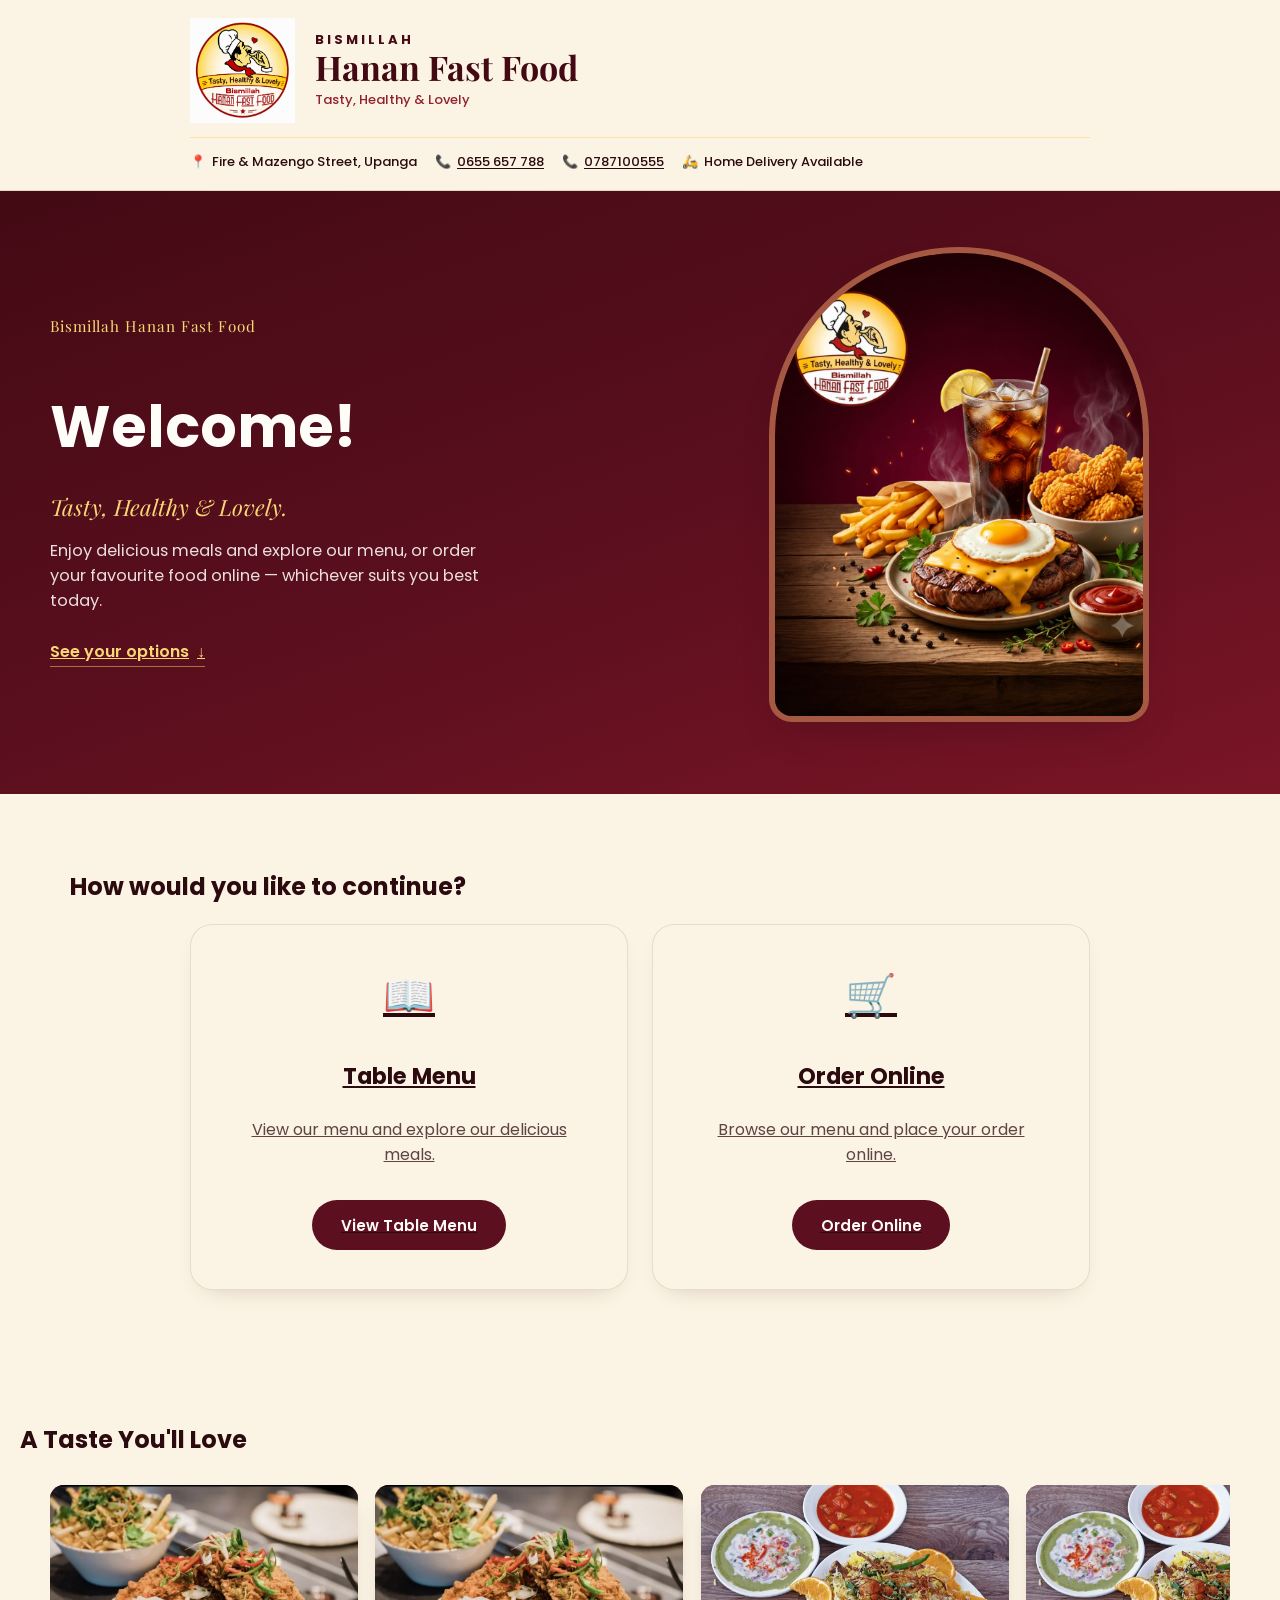
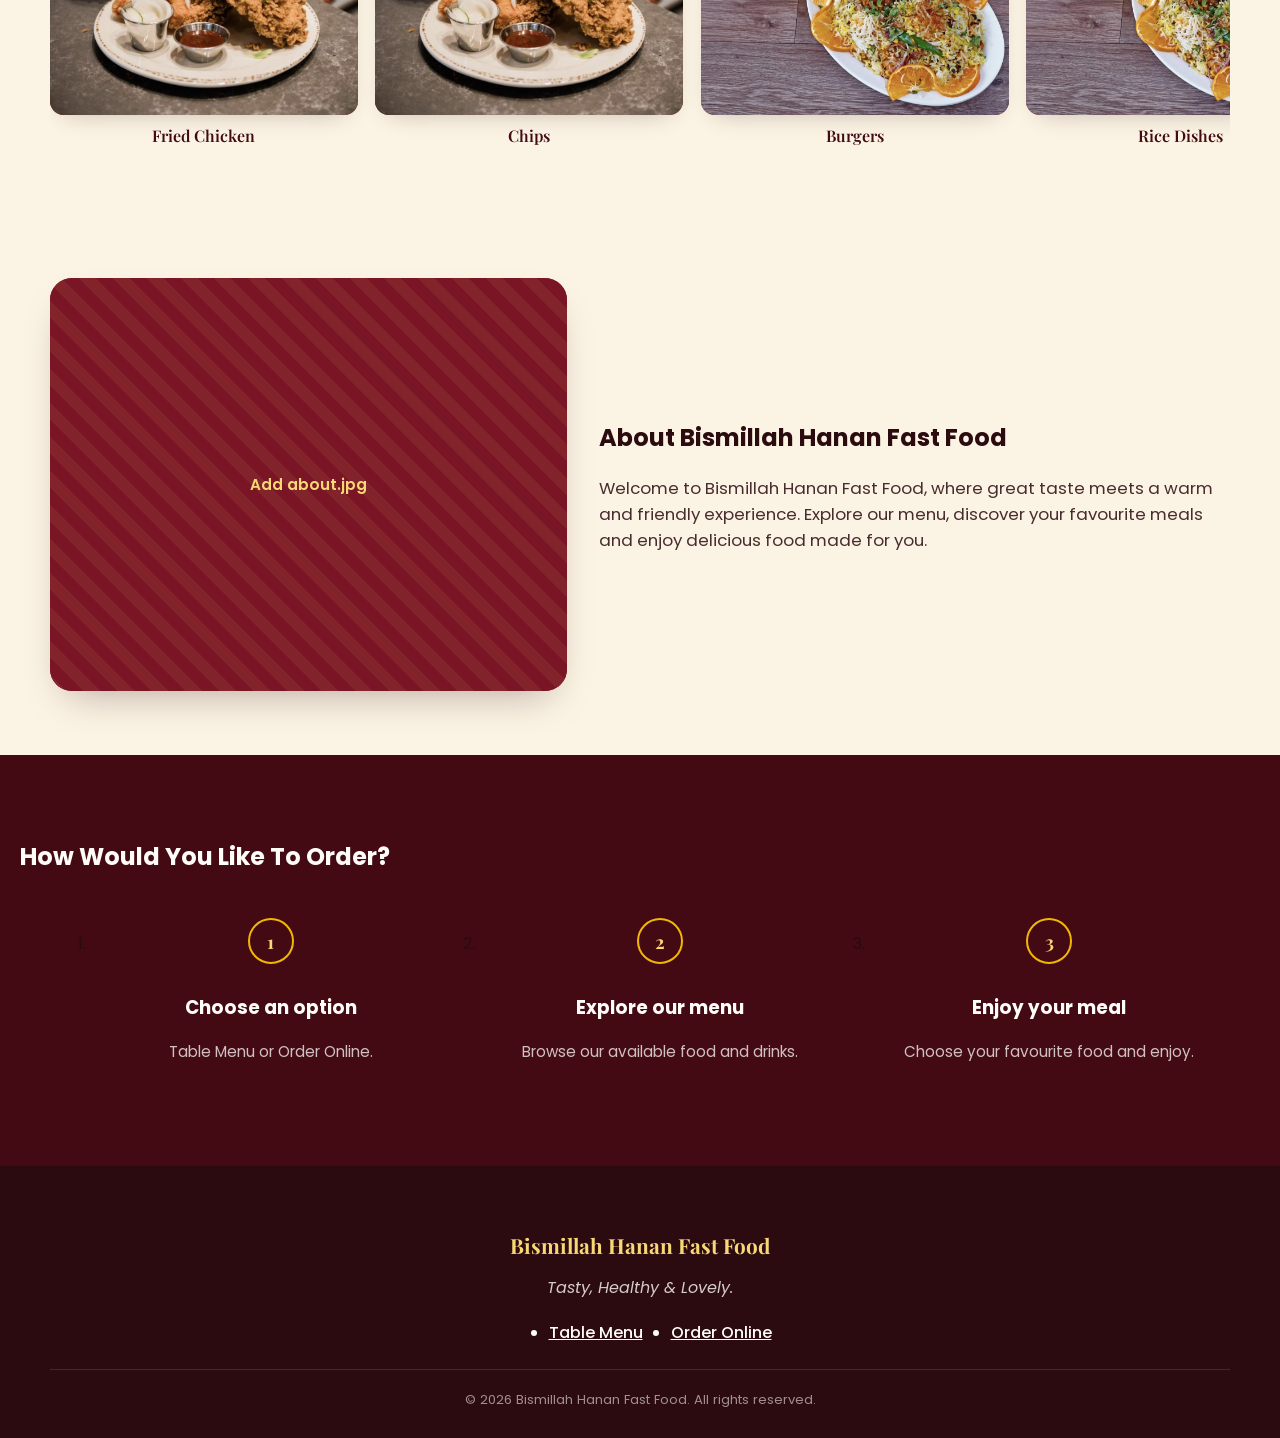
==== index.html @ 844c2197 "Add files via upload" ====
<!DOCTYPE html>
<html lang="en">
<head>
  <meta charset="UTF-8">
  <meta name="viewport" content="width=device-width, initial-scale=1.0">
  <title>Bismillah Hanan Fast Food | Tasty, Healthy &amp; Lovely</title>
  <meta name="description" content="Welcome to Bismillah Hanan Fast Food. View our table menu or order your favourite meals online.">

  <!-- Google Fonts: Playfair Display for headings, Poppins for body text -->
  <link rel="preconnect" href="https://fonts.googleapis.com">
  <link rel="preconnect" href="https://fonts.gstatic.com" crossorigin>
  <link href="https://fonts.googleapis.com/css2?family=Playfair+Display:wght@600;700;800&family=Poppins:wght@400;500;600;700&display=swap" rel="stylesheet">

  <link rel="stylesheet" href="style.css">
</head>
<body>

  <!-- =========================================================
     HEADER
     ========================================================= -->

<header class="site-header">

  <div class="header-inner">

    <!-- Restaurant Logo -->
    <div class="brand-logo">
      <img
        src="logo.png"
        alt="Bismillah Hanan Fast Food Logo"
      />
    </div>

    <!-- Restaurant Brand -->
    <div class="brand-copy">

      <p class="brand-eyebrow">Bismillah</p>

      <h1 class="brand-name">
        Hanan Fast Food
      </h1>

      <p class="brand-tagline">
        Tasty, Healthy &amp; Lovely
      </p>

    </div>

    <!-- Header Information -->
    <div class="header-strip">

      <div class="header-strip-item">
        <span class="header-icon">📍</span>
        <span>Fire &amp; Mazengo Street, Upanga </span>
      </div>

      <div class="header-strip-item">
        <span class="header-icon">📞</span>
        <a href="tel:0655657788">0655 657 788</a>
      </div>

      <div class="header-strip-item">
        <span class="header-icon">📞</span>
        <a href="tel:0787100555">0787100555</a>
      </div>

      <div class="header-strip-item">
        <span class="header-icon">🛵</span>
        <span>Home Delivery Available</span>
      </div>

    </div>

  </div>

</header>

<main>
    <!-- ============ HERO / WELCOME SECTION ============ -->
    <section class="hero" aria-labelledby="hero-heading">
      <div class="hero-inner">
        <div class="hero-text">
          <p class="hero-kicker">Bismillah Hanan Fast Food</p>
          <h1 id="hero-heading">Welcome!</h1>
          <p class="hero-tagline">Tasty, Healthy &amp; Lovely.</p>
          <p class="hero-copy">Enjoy delicious meals and explore our menu, or order your favourite food online — whichever suits you best today.</p>
          <a href="#choose" class="hero-scroll-cta">
            <span>See your options</span>
            <span class="hero-scroll-arrow" aria-hidden="true">↓</span>
          </a>
        </div>

        <div class="hero-media">
          <!-- Hero image: replace images/hero.jpg with the real photo when available -->
          <div class="hero-image-frame">
            <img
              src="hero.jpeg"
              alt="A warm plate of freshly prepared food from Bismillah Hanan Fast Food"
              class="hero-image"
              onerror="this.closest('.hero-image-frame').classList.add('image-fallback')"
            >
            <div class="fallback-label" aria-hidden="true">
              <span>Add hero.jpg</span>
              <small>images/hero.jpg — 1000×1200px recommended</small>
            </div>
          </div>
        </div>
      </div>
    </section>

    <!-- ============ TWO MAIN OPTIONS ============ -->
    <section class="choose" id="choose" aria-labelledby="choose-heading">
      <h2 id="choose-heading" class="section-heading">How would you like to continue?</h2>

      <div class="choice-grid">

        <!-- Card 1: Table Menu -->
        <a href="index1.html" class="choice-card choice-card--menu">
          <span class="choice-icon" aria-hidden="true">📖</span>
          <h3>Table Menu</h3>
          <p>View our menu and explore our delicious meals.</p>
          <span class="choice-button">View Table Menu</span>
        </a>

        <!-- Card 2: Order Online -->
        <a href="index2.html" class="choice-card choice-card--order">
          <span class="choice-icon" aria-hidden="true">🛒</span>
          <h3>Order Online</h3>
          <p>Browse our menu and place your order online.</p>
          <span class="choice-button">Order Online</span>
        </a>

      </div>
    </section>

    <!-- ============ FEATURED FOOD SECTION ============ -->
    <section class="featured" aria-labelledby="featured-heading">
      <h2 id="featured-heading" class="section-heading">A Taste You'll Love</h2>

      <div class="featured-track">
        <figure class="food-card">
          <div class="food-image-frame">
            <img src="food1.jpeg" alt="Crispy fried chicken" loading="lazy" onerror="this.closest('.food-image-frame').classList.add('image-fallback')">
            <div class="fallback-label" aria-hidden="true"><span>Add food1.jpg</span></div>
          </div>
          <figcaption>Fried Chicken</figcaption>
        </figure>

        <figure class="food-card">
          <div class="food-image-frame">
            <img src="food1.jpeg" alt="Golden crispy chips" loading="lazy" onerror="this.closest('.food-image-frame').classList.add('image-fallback')">
            <div class="fallback-label" aria-hidden="true"><span>Add food2.jpg</span></div>
          </div>
          <figcaption>Chips</figcaption>
        </figure>

        <figure class="food-card">
          <div class="food-image-frame">
            <img src="food2.jpeg" alt="Juicy grilled burger" loading="lazy" onerror="this.closest('.food-image-frame').classList.add('image-fallback')">
            <div class="fallback-label" aria-hidden="true"><span>Add food3.jpg</span></div>
          </div>
          <figcaption>Burgers</figcaption>
        </figure>

        <figure class="food-card">
          <div class="food-image-frame">
            <img src="food2.jpeg" alt="Flavourful rice dish" loading="lazy" onerror="this.closest('.food-image-frame').classList.add('image-fallback')">
            <div class="fallback-label" aria-hidden="true"><span>Add food4.jpg</span></div>
          </div>
          <figcaption>Rice Dishes</figcaption>
        </figure>
		
		<figure class="food-card">
          <div class="food-image-frame">
            <img src="food2.jpeg" alt="Flavourful rice dish" loading="lazy" onerror="this.closest('.food-image-frame').classList.add('image-fallback')">
            <div class="fallback-label" aria-hidden="true"><span>Add food4.jpg</span></div>
          </div>
          <figcaption>Rice Dishes</figcaption>
        </figure>
		
		<figure class="food-card">
          <div class="food-image-frame">
            <img src="food2.jpeg" alt="Flavourful rice dish" loading="lazy" onerror="this.closest('.food-image-frame').classList.add('image-fallback')">
            <div class="fallback-label" aria-hidden="true"><span>Add food4.jpg</span></div>
          </div>
          <figcaption>Rice Dishes</figcaption>
        </figure>
      </div>
    </section>

    <!-- ============ ABOUT SECTION ============ -->
    <section class="about" aria-labelledby="about-heading">
      <div class="about-inner">
        <div class="about-image-frame">
          <img src="images/about.jpg" alt="Inside Bismillah Hanan Fast Food restaurant" loading="lazy" onerror="this.closest('.about-image-frame').classList.add('image-fallback')">
          <div class="fallback-label" aria-hidden="true"><span>Add about.jpg</span></div>
        </div>
        <div class="about-text">
          <h2 id="about-heading" class="section-heading section-heading--left">About Bismillah Hanan Fast Food</h2>
          <p>Welcome to Bismillah Hanan Fast Food, where great taste meets a warm and friendly experience. Explore our menu, discover your favourite meals and enjoy delicious food made for you.</p>
        </div>
      </div>
    </section>

    <!-- ============ HOW IT WORKS ============ -->
    <section class="steps" aria-labelledby="steps-heading">
      <h2 id="steps-heading" class="section-heading">How Would You Like To Order?</h2>

      <ol class="steps-list">
        <li class="step">
          <span class="step-number" aria-hidden="true">1</span>
          <h3>Choose an option</h3>
          <p>Table Menu or Order Online.</p>
        </li>
        <li class="step">
          <span class="step-number" aria-hidden="true">2</span>
          <h3>Explore our menu</h3>
          <p>Browse our available food and drinks.</p>
        </li>
        <li class="step">
          <span class="step-number" aria-hidden="true">3</span>
          <h3>Enjoy your meal</h3>
          <p>Choose your favourite food and enjoy.</p>
        </li>
      </ol>
    </section>

  </main>

  <!-- ============ FOOTER ============ -->
  <footer class="site-footer">
    <div class="footer-inner">
      <p class="footer-brand">Bismillah Hanan Fast Food</p>
      <p class="footer-tagline">Tasty, Healthy &amp; Lovely.</p>

      <nav aria-label="Footer navigation">
        <ul class="footer-links">
          <li><a href="index1.html">Table Menu</a></li>
          <li><a href="index2.html">Order Online</a></li>
        </ul>
      </nav>

      <p class="footer-copyright">© 2026 Bismillah Hanan Fast Food. All rights reserved.</p>
    </div>
  </footer>

  <script src="script.js"></script>
</body>
</html>
---- style.css ----
/* ==========================================================================
   BISMILLAH HANAN FAST FOOD — STYLESHEET
   A warm, premium restaurant palette: deep maroon/burgundy + warm gold,
   set against a soft cream background.
   ========================================================================== */

/* ---------- 1. Design tokens ---------- */
:root {
  /* Colour palette */
  --maroon-deep:   #430A14;
  --near-black:    #2B0A10;
  --burgundy:      #5C0F1E;
  --burgundy-mid:  #7A1526;
  --burgundy-light:#93202F;
  --gold-light:    #F7D875;
  --gold:          #F2B705;
  --cream:         #FBF3E3;
  --white-warm:    #FFFDF8;

  /* Typography */
  --font-display: 'Playfair Display', Georgia, serif;
  --font-body: 'Poppins', -apple-system, BlinkMacSystemFont, 'Segoe UI', sans-serif;

  /* Layout */
  --max-width: 1180px;
  --radius-lg: 22px;
  --radius-md: 14px;
  --radius-sm: 8px;
  --shadow-soft: 0 18px 40px -18px rgba(43, 10, 16, 0.35);

  --transition-fast: 180ms ease;
  --transition-med: 320ms cubic-bezier(0.22, 0.61, 0.36, 1);
}

/* =========================================================================
RESET & BASE
========================================================================= */

* {
  box-sizing: border-box;
  }

html {
scroll-behavior: smooth;
}

@media (prefers-reduced-motion: reduce) {

html {
scroll-behavior: auto;
}

* {
  animation-duration: 0.01ms !important;
  transition-duration: 0.01ms !important;
  }
  }

body {
  margin: 0;

  background: var(--cream);
  color: var(--near-black);

  font-family: var(--font-body);

  -webkit-font-smoothing: antialiased;

  overflow-x: hidden;
}

img {
max-width: 100%;
display: block;
}

button {
font-family: inherit;
}

a {
color: inherit;
}

/* =========================================================================
   HEADER
   ========================================================================= */

.site-header {
  position: sticky;
  top: 0;
  z-index: 100;

  background: var(--cream);
  color: var(--near-black);

  border-bottom: 1px solid rgba(67, 10, 20, 0.12);

  padding: 18px 20px;
}


/* =========================================================================
   HEADER INNER
   ========================================================================= */

.header-inner {
  width: 100%;
  max-width: 900px;
  margin: 0 auto;

  display: grid;

  /* Logo | Restaurant information */
  grid-template-columns: 105px minmax(0, 1fr);

  column-gap: 20px;
  row-gap: 14px;

  align-items: center;
}


/* =========================================================================
   RESTAURANT LOGO
   ========================================================================= */

.brand-logo {
  width: 105px;
  height: 105px;

  display: flex;
  align-items: center;
  justify-content: center;

  flex-shrink: 0;
}

.brand-logo img {
  width: 100%;
  height: 100%;

  object-fit: contain;

  display: block;
}


/* =========================================================================
   BRAND TEXT
   ========================================================================= */

.brand-copy {
  min-width: 0;
}

.brand-eyebrow {
  margin: 0 0 2px;

  font-family: var(--font-body);

  font-size: 13px;
  line-height: 1.2;

  letter-spacing: 3px;
  text-transform: uppercase;

  color: var(--maroon-deep);

  font-weight: 700;
}

.brand-name {
  margin: 0 0 5px;

  font-family: var(--font-display);

  font-weight: 700;

  font-size: clamp(24px, 6vw, 34px);

  line-height: 1.05;

  color: var(--maroon-deep);
}

.brand-tagline {
  margin: 0;

  font-family: var(--font-body);

  font-size: 13px;
  line-height: 1.4;

  color: var(--burgundy-light);

  font-weight: 500;
}


/* =========================================================================
   HEADER INFORMATION
   ========================================================================= */

.header-strip {
  grid-column: 1 / -1;

  width: 100%;

  display: flex;
  flex-wrap: wrap;

  gap: 8px 18px;

  padding-top: 14px;

  border-top: 1px solid rgba(242, 183, 5, 0.28);
}

.header-strip-item {
  display: flex;
  align-items: flex-start;

  gap: 6px;

  min-width: 0;

  font-size: 13px;
  line-height: 1.5;

  color: var(--near-black);

  font-weight: 500;
}

.header-strip-item a {
  color: var(--near-black);
  text-decoration: underline;
  text-decoration-thickness: 1px;
  text-underline-offset: 2px;
}

.header-strip-item a:hover {
  color: var(--burgundy);
}

.header-icon {
  flex-shrink: 0;
}


/* =========================================================================
   MOBILE HEADER
   ========================================================================= */

@media (max-width: 600px) {

  .site-header {
    padding: 16px 14px 14px;
  }

  .header-inner {
    grid-template-columns: 92px minmax(0, 1fr);

    column-gap: 14px;
    row-gap: 12px;
  }

  .brand-logo {
    width: 92px;
    height: 92px;
  }

  .brand-eyebrow {
    font-size: 11px;
    letter-spacing: 2.5px;
  }

  .brand-name {
    font-size: 27px;
    line-height: 1.03;
  }

  .brand-tagline {
    font-size: 12px;
  }

  .header-strip {
    display: flex;
    flex-direction: column;

    gap: 6px;

    padding-top: 12px;
  }

  .header-strip-item {
    font-size: 12.5px;

    white-space: normal;
  }

}


/* =========================================================================
   VERY SMALL PHONES
   ========================================================================= */

@media (max-width: 380px) {

  .header-inner {
    grid-template-columns: 82px minmax(0, 1fr);
    column-gap: 12px;
  }

  .brand-logo {
    width: 82px;
    height: 82px;
  }

  .brand-name {
    font-size: 24px;
  }

  .brand-eyebrow {
    font-size: 10px;
    letter-spacing: 2px;
  }

  .brand-tagline {
    font-size: 11px;
  }

  .header-strip-item {
    font-size: 12px;
  }

}
/* ---------- 4. Hero section ---------- */
.hero {
  background: linear-gradient(160deg, var(--maroon-deep) 0%, var(--burgundy) 55%, var(--burgundy-mid) 100%);
  padding: 3.5rem 1.25rem 4.5rem;
}

.hero-inner {
  max-width: var(--max-width);
  margin: 0 auto;
  display: grid;
  grid-template-columns: 1fr;
  gap: 2.5rem;
  align-items: center;
}

.hero-text { color: var(--white-warm); text-align: center; }

.hero-kicker {
  font-family: var(--font-display);
  font-size: 0.95rem;
  letter-spacing: 0.06em;
  color: var(--gold-light);
  margin-bottom: 0.6em;
}

.hero-text h1 {
  color: var(--white-warm);
  font-size: clamp(2.4rem, 8vw, 3.6rem);
  margin-bottom: 0.15em;
}

.hero-tagline {
  font-family: var(--font-display);
  font-style: italic;
  color: var(--gold-light);
  font-size: clamp(1.1rem, 3vw, 1.4rem);
  margin-bottom: 0.7em;
}

.hero-copy {
  max-width: 46ch;
  margin-left: auto;
  margin-right: auto;
  color: rgba(255, 253, 248, 0.88);
  font-size: 1.02rem;
}

.hero-scroll-cta {
  display: inline-flex;
  align-items: center;
  gap: 0.5rem;
  margin-top: 0.6rem;
  color: var(--gold-light);
  font-weight: 600;
  border-bottom: 1px solid rgba(247, 216, 117, 0.5);
  padding-bottom: 2px;
  transition: gap var(--transition-fast), color var(--transition-fast);
}
.hero-scroll-cta:hover { gap: 0.85rem; color: var(--gold); }
.hero-scroll-arrow { display: inline-block; animation: bob 2.2s ease-in-out infinite; }

@keyframes bob {
  0%, 100% { transform: translateY(0); }
  50% { transform: translateY(4px); }
}

.hero-media { display: flex; justify-content: center; }

.hero-image-frame {
  width: min(100%, 380px);
  aspect-ratio: 4 / 5;
  border-radius: 200px 200px 24px 24px;
  overflow: hidden;
  border: 6px solid rgba(247, 216, 117, 0.35);
  box-shadow: var(--shadow-soft);
  position: relative;
  background: var(--burgundy-mid);
}
.hero-image-frame .hero-image { width: 100%; height: 100%; object-fit: cover; }

/* Fallback placeholder styling shared by hero + food + about images */
.fallback-label {
  display: none;
  position: absolute;
  inset: 0;
  flex-direction: column;
  align-items: center;
  justify-content: center;
  text-align: center;
  gap: 0.3rem;
  padding: 1rem;
  color: var(--gold-light);
  background:
    repeating-linear-gradient(45deg, rgba(247, 216, 117, 0.07) 0 12px, transparent 12px 24px),
    var(--burgundy-mid);
  font-family: var(--font-body);
}
.fallback-label span { font-weight: 600; font-size: 0.95rem; }
.fallback-label small { opacity: 0.75; font-size: 0.75rem; }
.image-fallback .fallback-label { display: flex; }
.image-fallback img { display: none; }

/* ---------- 5. Choose section (the two main options) ---------- */
.choose {
  max-width: var(--max-width);
  margin: 0 auto;
  padding: 3.5rem 1.25rem;
}

.choice-grid {
  display: grid;
  grid-template-columns: 1fr;
  gap: 1.5rem;
  max-width: 900px;
  margin: 0 auto;
}

.choice-card {
  display: flex;
  flex-direction: column;
  align-items: center;
  text-align: center;
  background: var(--cream);
  border: 1px solid rgba(67, 10, 20, 0.1);
  border-radius: var(--radius-lg);
  padding: 2.4rem 1.75rem;
  min-height: 220px;
  justify-content: center;
  box-shadow: 0 10px 26px -16px rgba(43, 10, 16, 0.25);
  transition: transform var(--transition-med), box-shadow var(--transition-med), border-color var(--transition-med);
}

.choice-card:hover,
.choice-card:focus-visible {
  transform: translateY(-6px);
  box-shadow: var(--shadow-soft);
  border-color: var(--gold);
}

.choice-icon {
  font-size: 2.6rem;
  margin-bottom: 0.6rem;
}

.choice-card h3 {
  font-size: 1.4rem;
  margin-bottom: 0.35em;
}

.choice-card p {
  color: var(--near-black);
  opacity: 0.75;
  max-width: 32ch;
}

.choice-button {
  margin-top: 1.1rem;
  display: inline-block;
  background: var(--burgundy);
  color: var(--white-warm);
  font-weight: 600;
  font-size: 0.95rem;
  padding: 0.85rem 1.8rem;
  border-radius: 999px;
  transition: background var(--transition-fast), transform var(--transition-fast);
}
.choice-card:hover .choice-button {
  background: var(--gold);
  color: var(--maroon-deep);
}

/* ---------- 6. Featured food section ---------- */
.featured {
  background: var(--cream);
  padding: 3.5rem 0;
}
.featured .section-heading { padding: 0 1.25rem; }

.featured-track {
  max-width: var(--max-width);
  margin: 0 auto;
  padding: 0.5rem 1.25rem 0.75rem;
  display: grid;
  grid-auto-flow: column;
  grid-auto-columns: 72%;
  gap: 1.1rem;
  overflow-x: auto;
  scroll-snap-type: x mandatory;
  scrollbar-width: thin;
  scrollbar-color: var(--burgundy-mid) transparent;
}

.food-card {
  margin: 0;
  scroll-snap-align: start;
}

.food-image-frame {
  position: relative;
  aspect-ratio: 4 / 3;
  border-radius: var(--radius-md);
  overflow: hidden;
  background: var(--burgundy-mid);
  box-shadow: 0 10px 24px -14px rgba(43, 10, 16, 0.3);
}
.food-image-frame img {
  width: 100%; height: 100%; object-fit: cover;
  transition: transform var(--transition-med);
}
.food-card:hover .food-image-frame img { transform: scale(1.06); }

.food-card figcaption {
  margin-top: 0.6rem;
  font-family: var(--font-display);
  font-weight: 600;
  color: var(--maroon-deep);
  text-align: center;
}

/* ---------- 7. About section ---------- */
.about { padding: 4rem 1.25rem; }

.about-inner {
  max-width: var(--max-width);
  margin: 0 auto;
  display: grid;
  grid-template-columns: 1fr;
  gap: 2rem;
  align-items: center;
}

.about-image-frame {
  position: relative;
  aspect-ratio: 5 / 4;
  border-radius: var(--radius-lg);
  overflow: hidden;
  background: var(--burgundy-mid);
  box-shadow: var(--shadow-soft);
}
.about-image-frame img { width: 100%; height: 100%; object-fit: cover; }

.about-text p {
  font-size: 1.05rem;
  color: var(--near-black);
  opacity: 0.85;
  max-width: 58ch;
}

/* ---------- 8. How it works ---------- */
.steps {
  background: var(--maroon-deep);
  padding: 4rem 1.25rem;
}
.steps .section-heading { color: var(--white-warm); }

.steps-list {
  max-width: var(--max-width);
  margin: 0 auto;
  display: grid;
  grid-template-columns: 1fr;
  gap: 1.75rem;
  counter-reset: step;
}

.step {
  text-align: center;
  padding: 1.5rem 1rem;
}

.step-number {
  display: inline-flex;
  align-items: center;
  justify-content: center;
  width: 46px;
  height: 46px;
  border-radius: 50%;
  border: 2px solid var(--gold);
  color: var(--gold-light);
  font-family: var(--font-display);
  font-weight: 700;
  font-size: 1.15rem;
  margin-bottom: 0.75rem;
}

.step h3 {
  color: var(--white-warm);
  font-size: 1.15rem;
}
.step p {
  color: rgba(255, 253, 248, 0.75);
  font-size: 0.95rem;
}

/* ---------- 9. Footer ---------- */
.site-footer {
  background: var(--near-black);
  color: var(--white-warm);
  padding: 2.75rem 1.25rem 1.75rem;
}

.footer-inner {
  max-width: var(--max-width);
  margin: 0 auto;
  text-align: center;
}

.footer-brand {
  font-family: var(--font-display);
  font-size: 1.3rem;
  font-weight: 700;
  color: var(--gold-light);
  margin-bottom: 0.15em;
}

.footer-tagline {
  font-style: italic;
  color: rgba(255, 253, 248, 0.8);
  margin-bottom: 1.25rem;
}

.footer-links {
  display: flex;
  justify-content: center;
  gap: 1.75rem;
  margin-bottom: 1.5rem;
  flex-wrap: wrap;
}
.footer-links a {
  font-weight: 500;
  border-bottom: 1px solid transparent;
  transition: border-color var(--transition-fast), color var(--transition-fast);
}
.footer-links a:hover {
  color: var(--gold-light);
  border-color: var(--gold-light);
}

.footer-copyright {
  font-size: 0.82rem;
  color: rgba(255, 253, 248, 0.55);
  margin: 0;
  padding-top: 1.25rem;
  border-top: 1px solid rgba(255, 253, 248, 0.12);
}

/* ---------- 10. Scroll-reveal animation ---------- */
.reveal {
  opacity: 0;
  transform: translateY(18px);
  transition: opacity 0.7s ease, transform 0.7s ease;
}
.reveal.is-visible {
  opacity: 1;
  transform: translateY(0);
}

/* ---------- 11. Tablet & desktop breakpoints ---------- */
@media (min-width: 640px) {
  .featured-track { grid-auto-columns: 45%; }
}

@media (min-width: 860px) {
  .hero-inner {
    grid-template-columns: 1.05fr 0.95fr;
    text-align: left;
  }
  .hero-text { text-align: left; }
  .hero-copy { margin-left: 0; }

  .choice-grid { grid-template-columns: 1fr 1fr; }

  .about-inner { grid-template-columns: 0.9fr 1.1fr; }

  .steps-list { grid-template-columns: repeat(3, 1fr); }

  .featured-track { grid-auto-columns: 27%; }
}

@media (min-width: 900px) {
  .nav-toggle { display: none !important; }
  .nav-menu { display: flex !important; }
}

@media (max-width: 899px) {
  .nav-toggle { display: flex; }

  .nav-menu {
    position: absolute;
    top: 100%;
    left: 0;
    right: 0;
    background: var(--cream);
    flex-direction: column;
    align-items: center;
    gap: 0;
    max-height: 0;
    overflow: hidden;
    border-bottom: 1px solid rgba(67, 10, 20, 0.12);
    transition: max-height var(--transition-med);
  }
  .nav-menu.is-open { max-height: 260px; }
  .nav-menu li { width: 100%; }
  .nav-link {
    display: block;
    padding: 1rem 1.25rem;
    border-top: 1px solid rgba(67, 10, 20, 0.08);
  }
  .nav-link::after { display: none; }
}

@media (min-width: 1100px) {
  .navbar { padding: 0.75rem 1.5rem; }
}
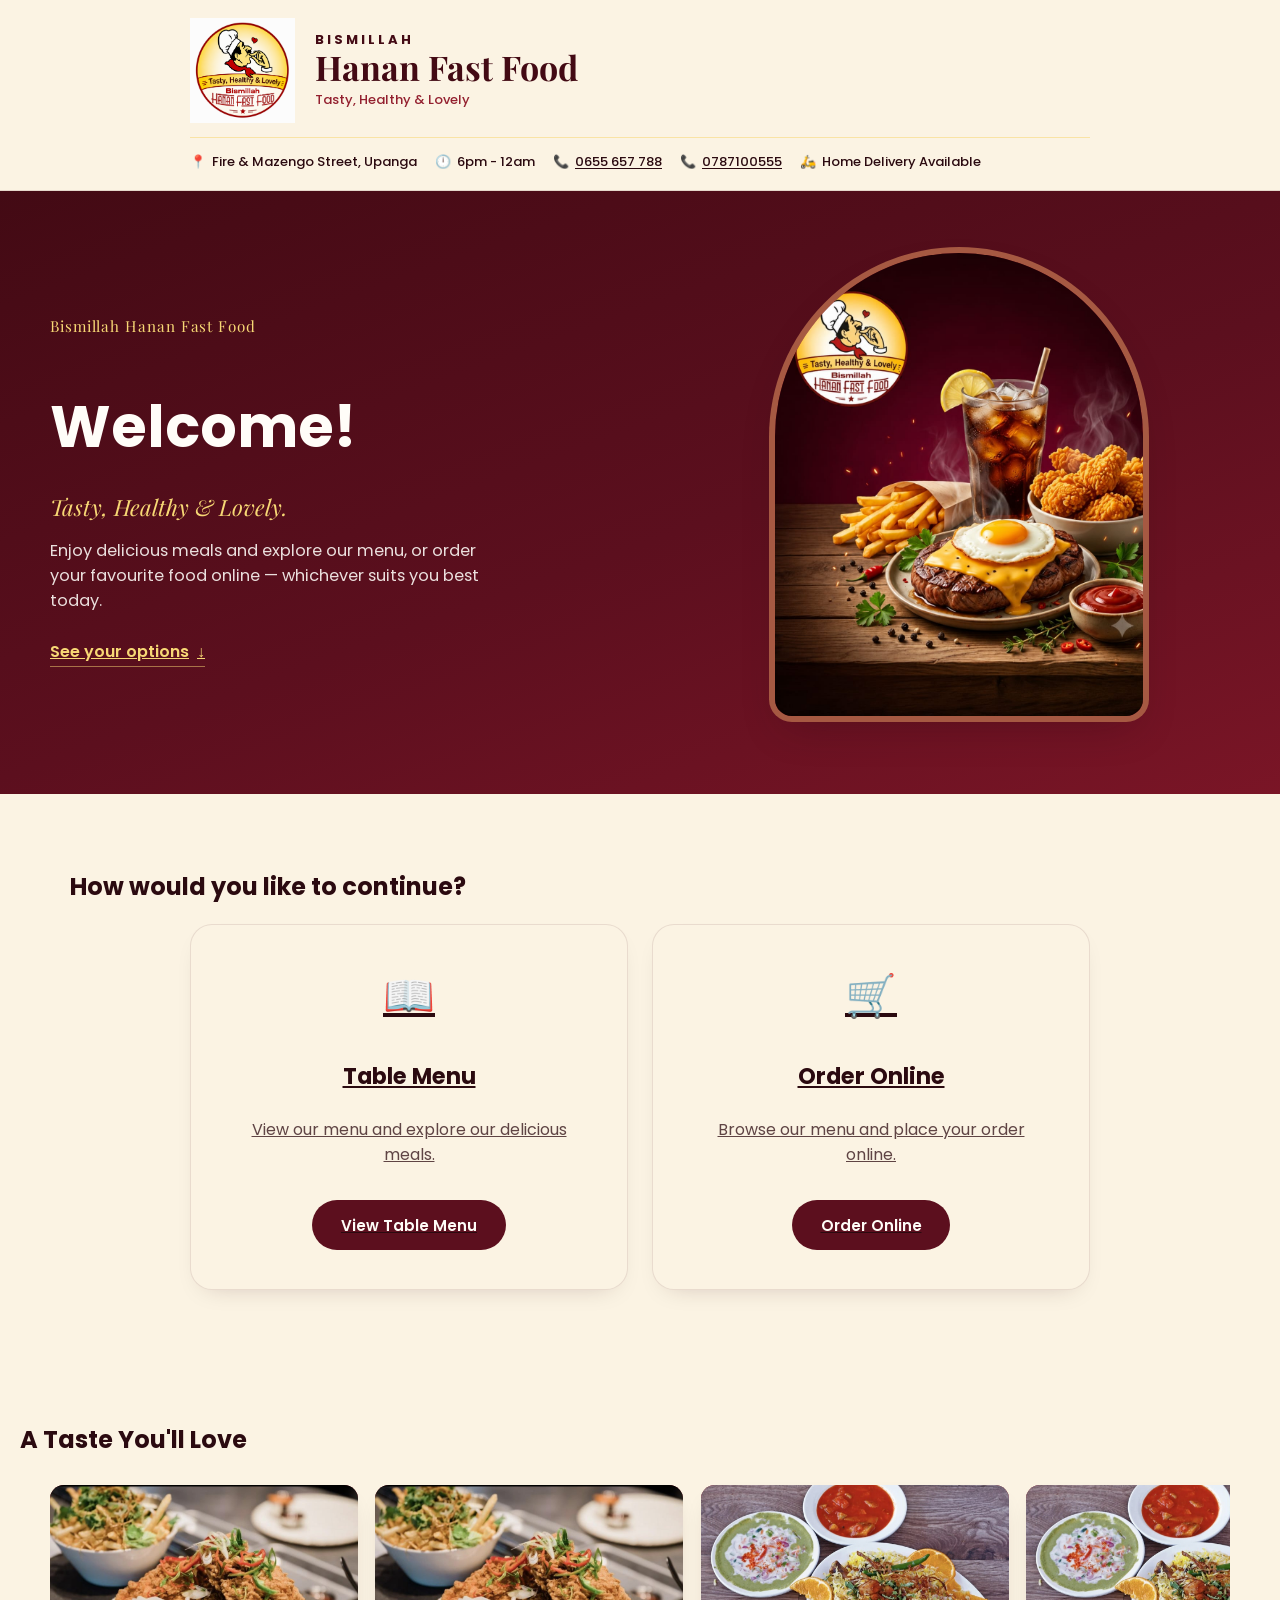
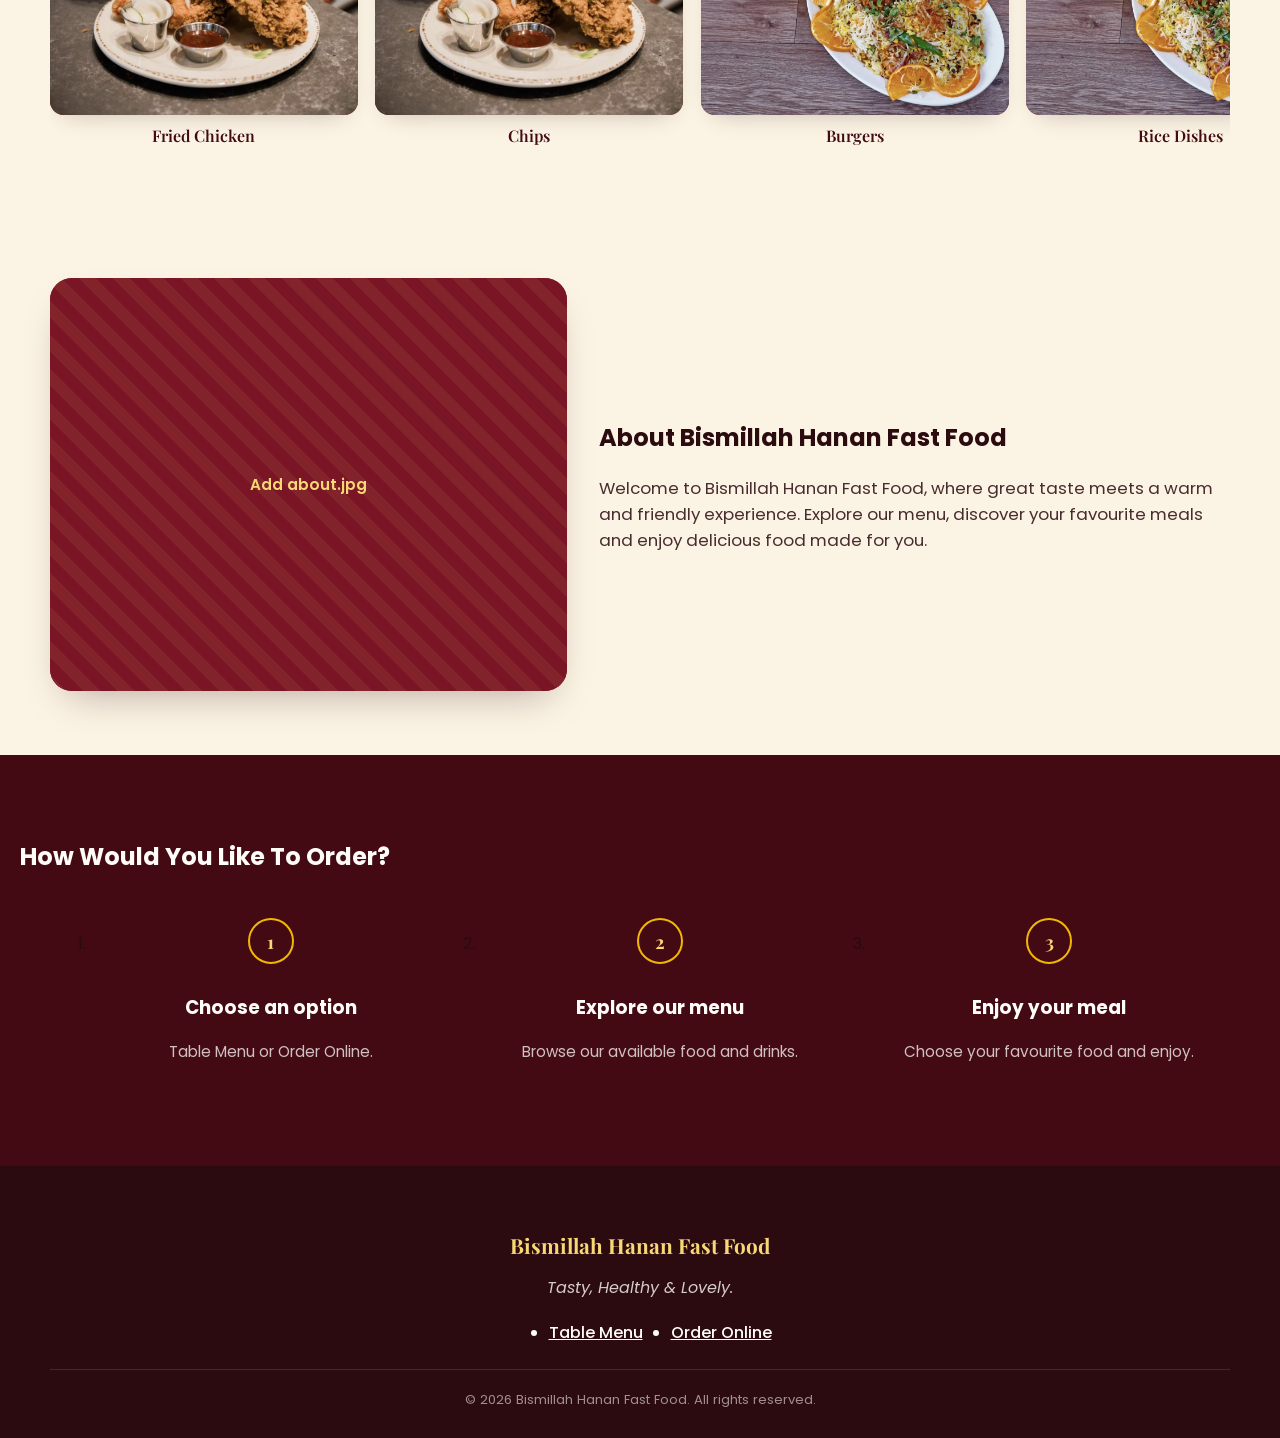
==== commit dc0d2900: "Update index.html Added time icon with opening hours and closing hours" ====
--- a/index.html
+++ b/index.html
@@ -54,6 +54,11 @@
         <span>Fire &amp; Mazengo Street, Upanga </span>
       </div>
 
+		<div class="header-strip-item">
+        <span class="header-icon">🕛</span>
+        <span>6pm - 12am</span>
+      </div>
+		
       <div class="header-strip-item">
         <span class="header-icon">📞</span>
         <a href="tel:0655657788">0655 657 788</a>
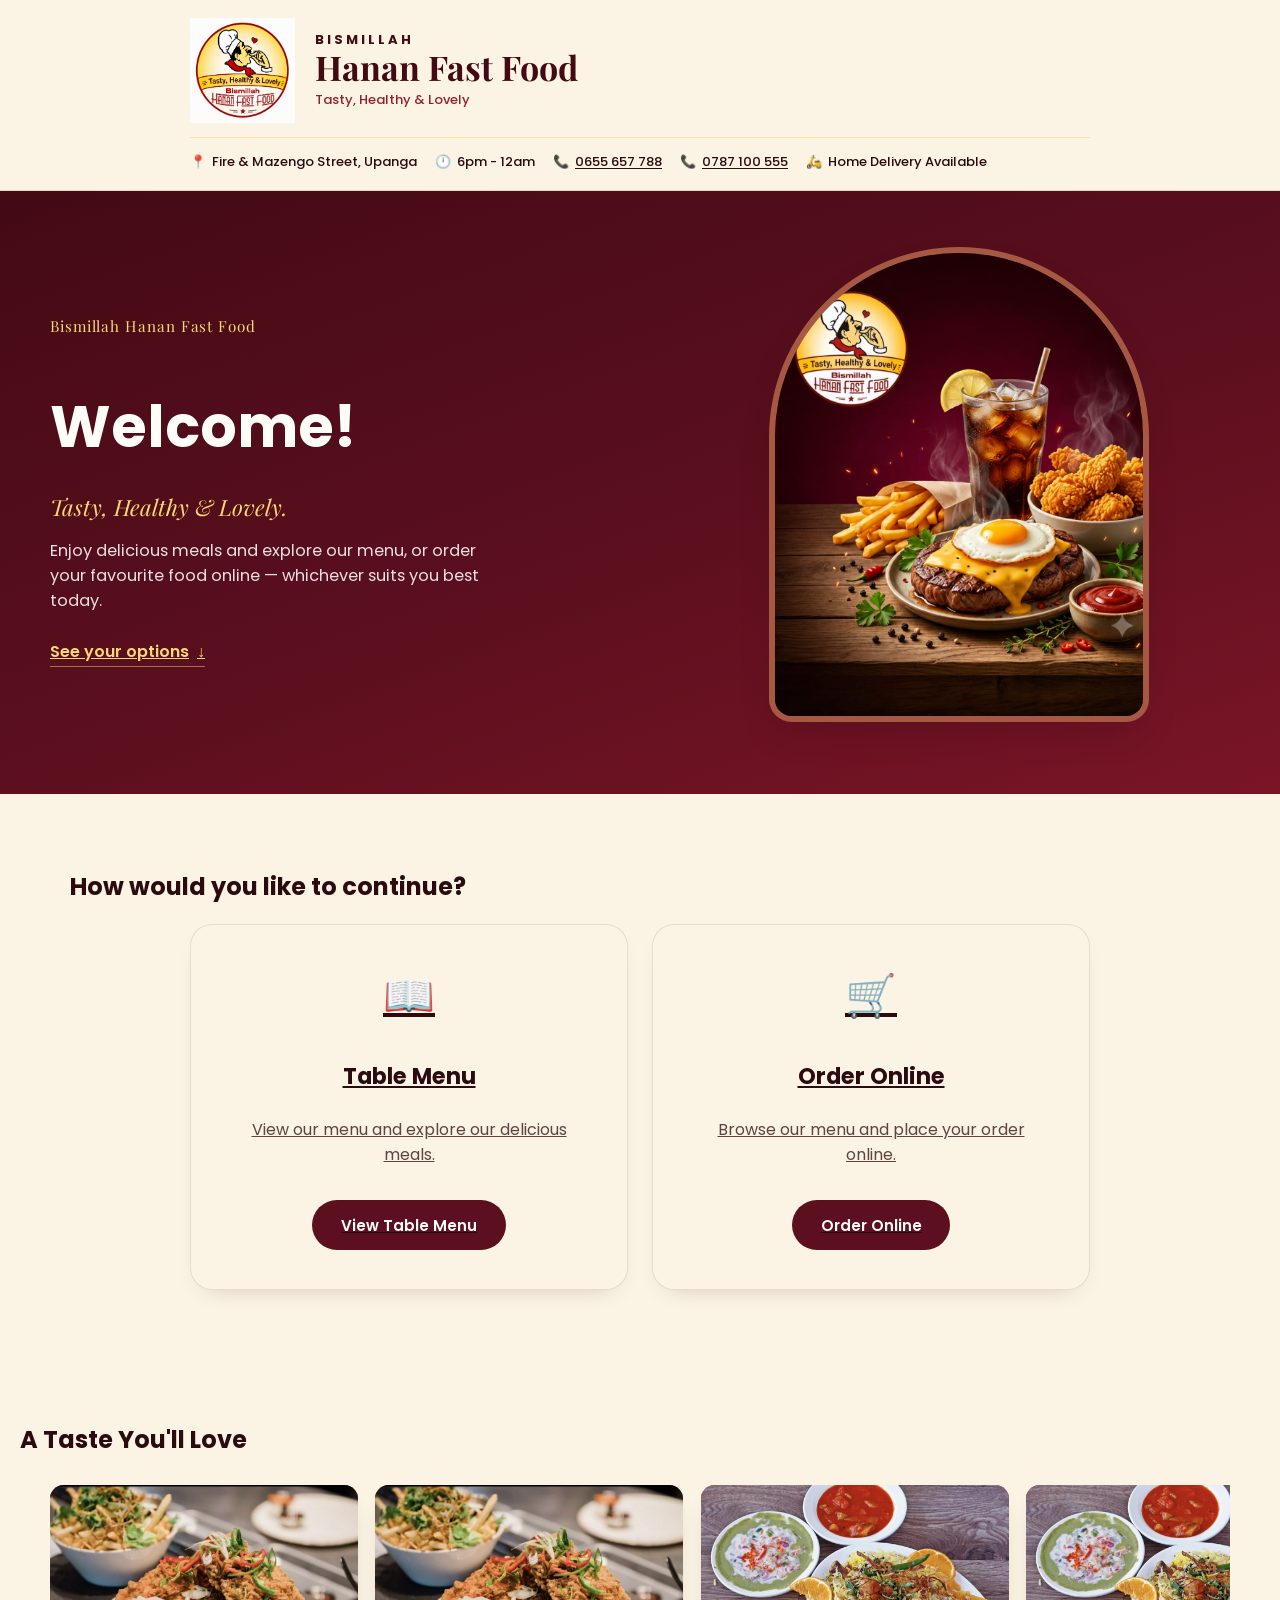
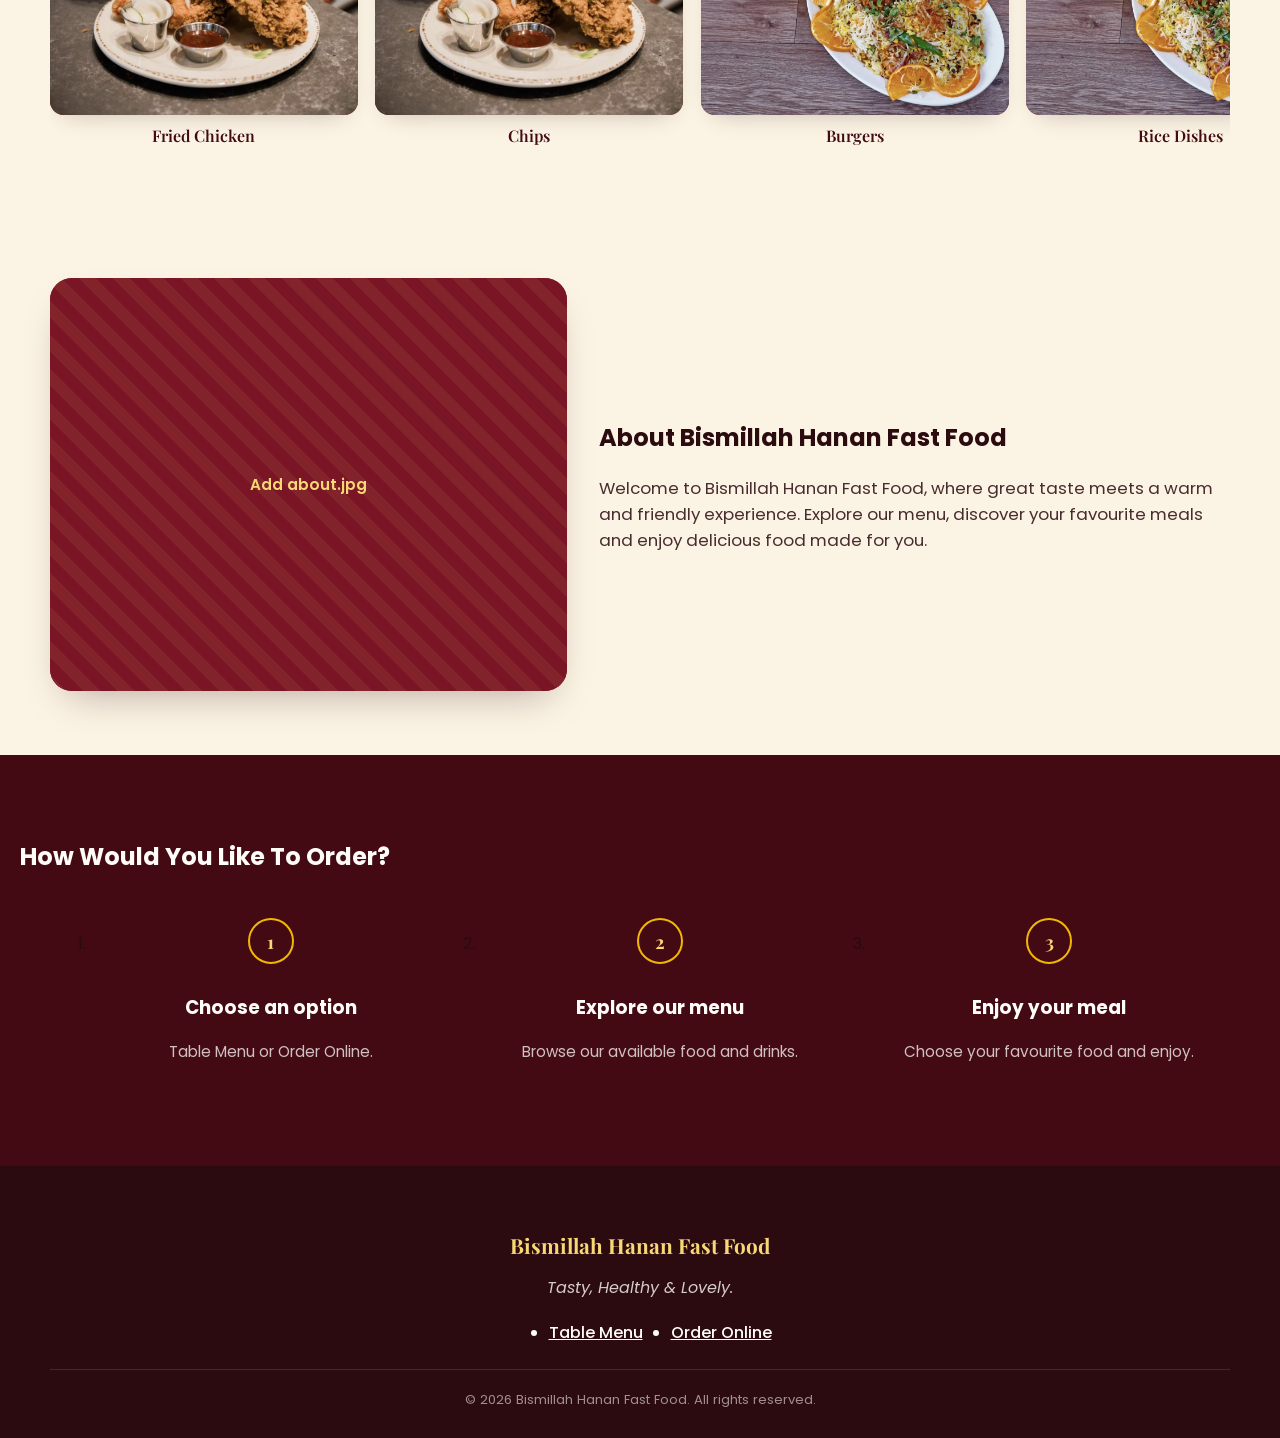
==== commit 05c2a154: "Update index.html Added time icon with opening hours and closing hours Rectified small touches for " ====
--- a/index.html
+++ b/index.html
@@ -66,7 +66,7 @@
 
       <div class="header-strip-item">
         <span class="header-icon">📞</span>
-        <a href="tel:0787100555">0787100555</a>
+        <a href="tel:0787100555">0787 100 555</a>
       </div>
 
       <div class="header-strip-item">
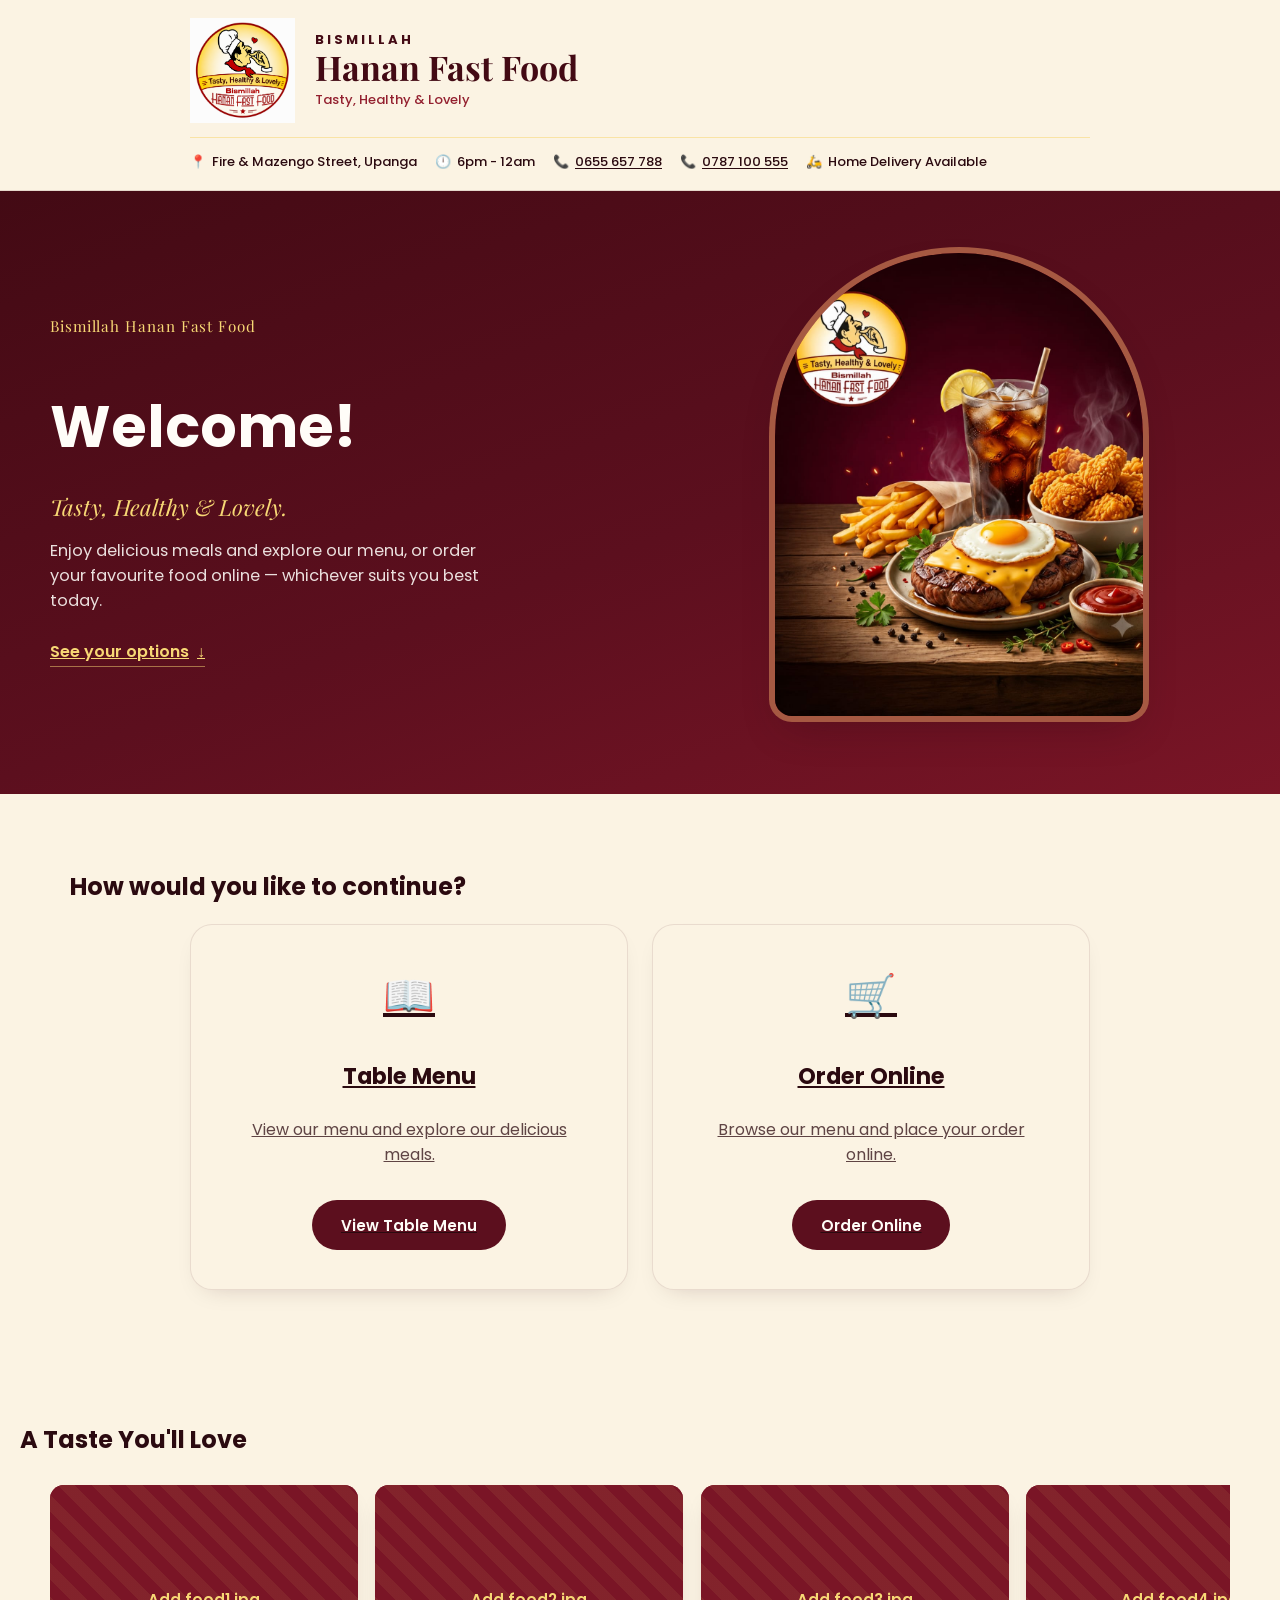
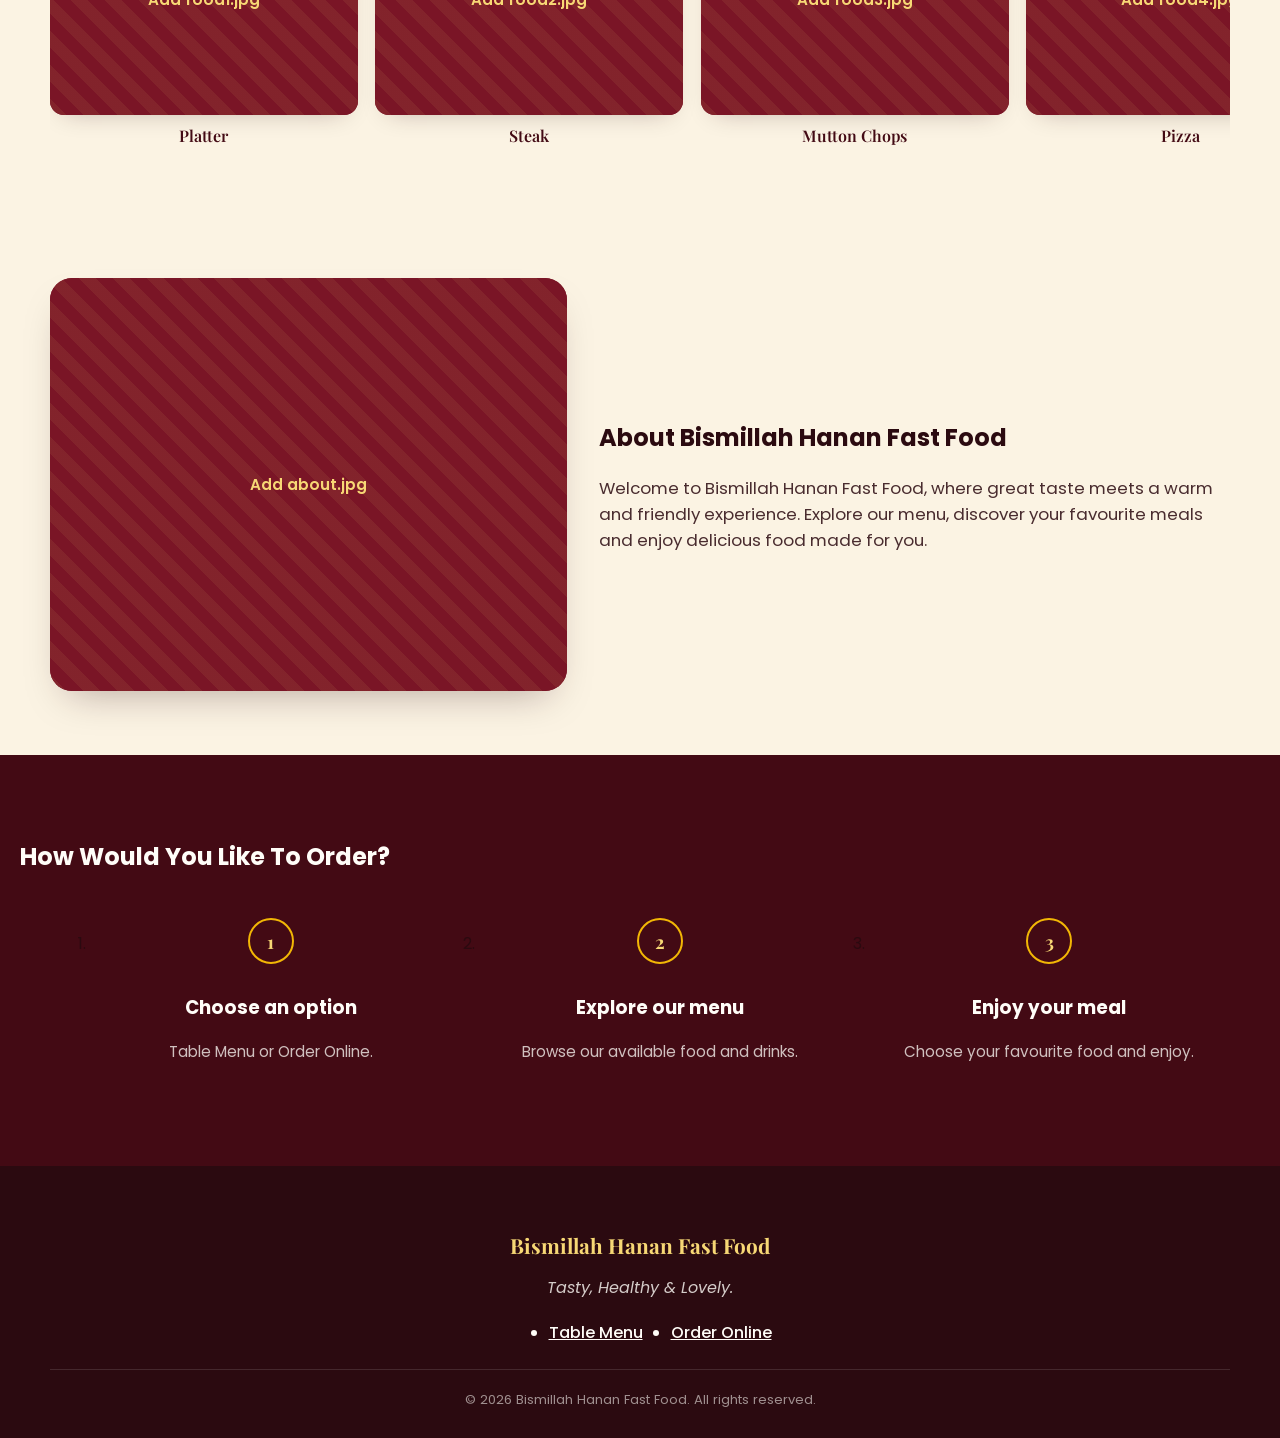
==== commit 65b56943: "Update index.html" ====
--- a/index.html
+++ b/index.html
@@ -145,50 +145,42 @@
       <div class="featured-track">
         <figure class="food-card">
           <div class="food-image-frame">
-            <img src="food1.jpeg" alt="Crispy fried chicken" loading="lazy" onerror="this.closest('.food-image-frame').classList.add('image-fallback')">
+            <img src=".jpeg" alt="Crispy fried chicken" loading="lazy" onerror="this.closest('.food-image-frame').classList.add('image-fallback')">
             <div class="fallback-label" aria-hidden="true"><span>Add food1.jpg</span></div>
           </div>
-          <figcaption>Fried Chicken</figcaption>
-        </figure>
-
-        <figure class="food-card">
-          <div class="food-image-frame">
-            <img src="food1.jpeg" alt="Golden crispy chips" loading="lazy" onerror="this.closest('.food-image-frame').classList.add('image-fallback')">
+          <figcaption>Platter</figcaption>
+        </figure>
+
+        <figure class="food-card">
+          <div class="food-image-frame">
+            <img src=".jpeg" alt="Golden crispy chips" loading="lazy" onerror="this.closest('.food-image-frame').classList.add('image-fallback')">
             <div class="fallback-label" aria-hidden="true"><span>Add food2.jpg</span></div>
           </div>
-          <figcaption>Chips</figcaption>
-        </figure>
-
-        <figure class="food-card">
-          <div class="food-image-frame">
-            <img src="food2.jpeg" alt="Juicy grilled burger" loading="lazy" onerror="this.closest('.food-image-frame').classList.add('image-fallback')">
+          <figcaption>Steak</figcaption>
+        </figure>
+
+        <figure class="food-card">
+          <div class="food-image-frame">
+            <img src=".jpeg" alt="Juicy grilled burger" loading="lazy" onerror="this.closest('.food-image-frame').classList.add('image-fallback')">
             <div class="fallback-label" aria-hidden="true"><span>Add food3.jpg</span></div>
           </div>
-          <figcaption>Burgers</figcaption>
-        </figure>
-
-        <figure class="food-card">
-          <div class="food-image-frame">
-            <img src="food2.jpeg" alt="Flavourful rice dish" loading="lazy" onerror="this.closest('.food-image-frame').classList.add('image-fallback')">
+          <figcaption>Mutton Chops</figcaption>
+        </figure>
+
+        <figure class="food-card">
+          <div class="food-image-frame">
+            <img src=".jpeg" alt="Flavourful rice dish" loading="lazy" onerror="this.closest('.food-image-frame').classList.add('image-fallback')">
             <div class="fallback-label" aria-hidden="true"><span>Add food4.jpg</span></div>
           </div>
-          <figcaption>Rice Dishes</figcaption>
+          <figcaption>Pizza</figcaption>
         </figure>
 		
 		<figure class="food-card">
           <div class="food-image-frame">
-            <img src="food2.jpeg" alt="Flavourful rice dish" loading="lazy" onerror="this.closest('.food-image-frame').classList.add('image-fallback')">
+            <img src=".jpeg" alt="Flavourful rice dish" loading="lazy" onerror="this.closest('.food-image-frame').classList.add('image-fallback')">
             <div class="fallback-label" aria-hidden="true"><span>Add food4.jpg</span></div>
           </div>
-          <figcaption>Rice Dishes</figcaption>
-        </figure>
-		
-		<figure class="food-card">
-          <div class="food-image-frame">
-            <img src="food2.jpeg" alt="Flavourful rice dish" loading="lazy" onerror="this.closest('.food-image-frame').classList.add('image-fallback')">
-            <div class="fallback-label" aria-hidden="true"><span>Add food4.jpg</span></div>
-          </div>
-          <figcaption>Rice Dishes</figcaption>
+          <figcaption>Lollypop</figcaption>
         </figure>
       </div>
     </section>
